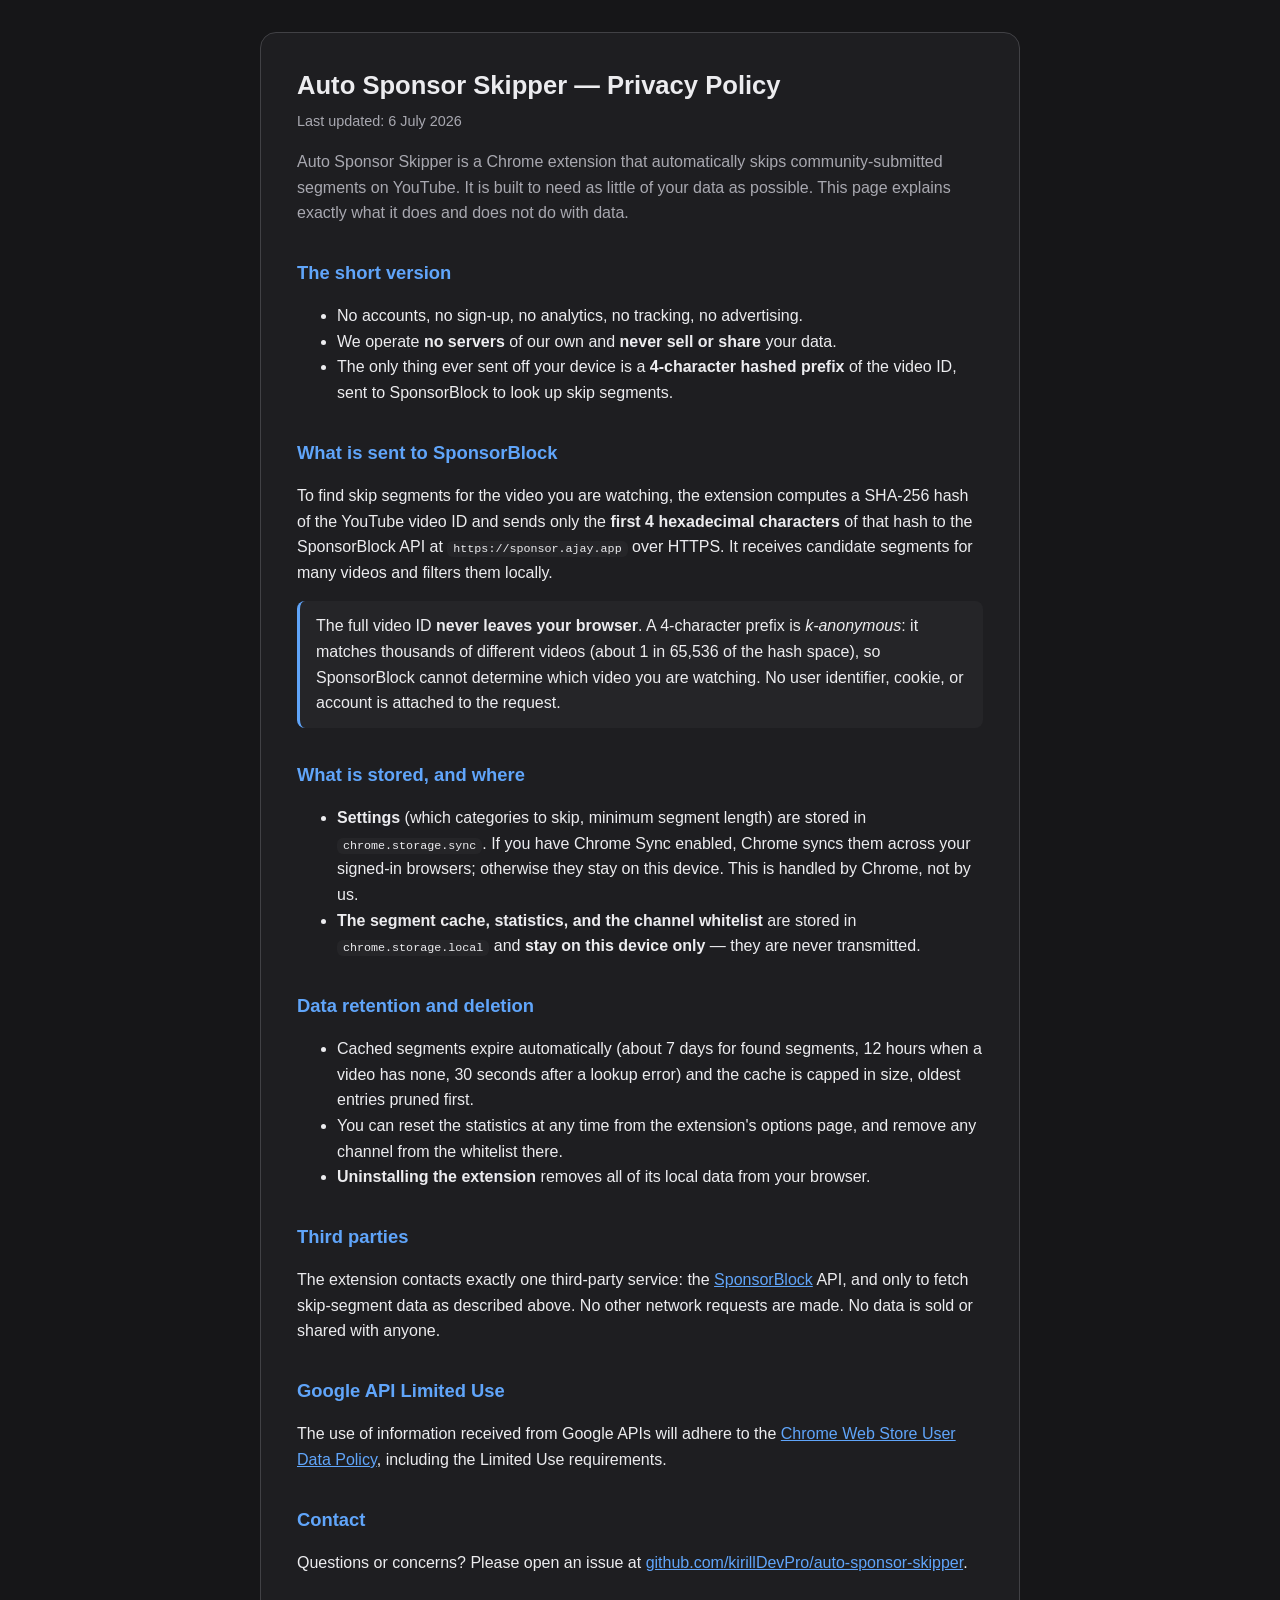
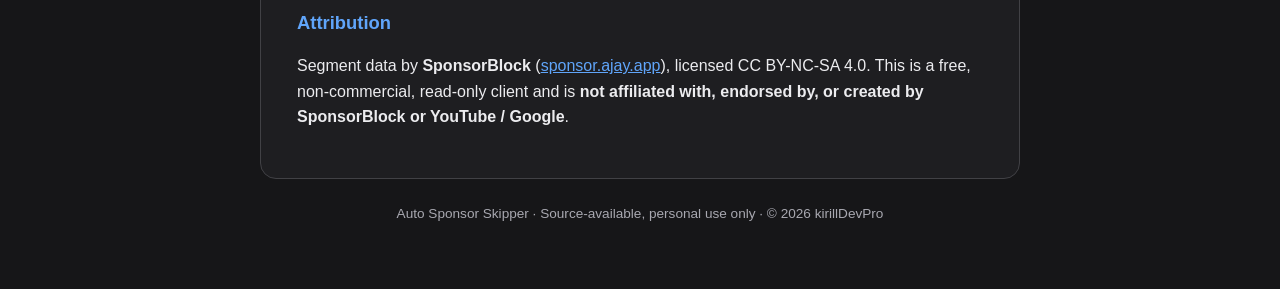
==== docs/index.html @ 9275898a "Initial commit" ====
<!DOCTYPE html>
<html lang="en">
<head>
<meta charset="utf-8">
<meta name="viewport" content="width=device-width, initial-scale=1">
<title>Auto Sponsor Skipper — Privacy Policy</title>
<style>
  :root {
    color-scheme: dark;
    --primary: #60A5FA;
    --bg: #161618;
    --surface: #1E1E21;
    --card: #252528;
    --on-surface: #ECECEF;
    --muted: #A8A8B0;
    --outline: #414145;
  }
  * { box-sizing: border-box; }
  body {
    margin: 0;
    padding: 32px 16px 64px;
    background: var(--bg);
    color: var(--on-surface);
    font-family: 'Google Sans', 'Roboto', -apple-system, BlinkMacSystemFont, 'Segoe UI', sans-serif;
    line-height: 1.6;
  }
  main {
    max-width: 760px;
    margin: 0 auto;
    background: var(--surface);
    border: 1px solid var(--outline);
    border-radius: 16px;
    padding: 32px 36px;
  }
  h1 { font-size: 1.6rem; margin: 0 0 4px; }
  h2 { font-size: 1.15rem; margin: 32px 0 8px; color: var(--primary); }
  a { color: var(--primary); }
  .updated { color: var(--muted); font-size: 0.9rem; margin: 0 0 16px; }
  .lead { color: var(--muted); }
  code { background: var(--card); padding: 1px 6px; border-radius: 6px; font-size: 0.9em; }
  .note { background: var(--card); border-left: 3px solid var(--primary); padding: 12px 16px; border-radius: 8px; margin: 16px 0; }
  footer { max-width: 760px; margin: 24px auto 0; color: var(--muted); font-size: 0.85rem; text-align: center; }
</style>
</head>
<body>
<main>
  <h1>Auto Sponsor Skipper — Privacy Policy</h1>
  <p class="updated">Last updated: 6 July 2026</p>
  <p class="lead">Auto Sponsor Skipper is a Chrome extension that automatically skips community-submitted segments on YouTube. It is built to need as little of your data as possible. This page explains exactly what it does and does not do with data.</p>

  <h2>The short version</h2>
  <ul>
    <li>No accounts, no sign-up, no analytics, no tracking, no advertising.</li>
    <li>We operate <strong>no servers</strong> of our own and <strong>never sell or share</strong> your data.</li>
    <li>The only thing ever sent off your device is a <strong>4-character hashed prefix</strong> of the video ID, sent to SponsorBlock to look up skip segments.</li>
  </ul>

  <h2>What is sent to SponsorBlock</h2>
  <p>To find skip segments for the video you are watching, the extension computes a SHA-256 hash of the YouTube video ID and sends only the <strong>first 4 hexadecimal characters</strong> of that hash to the SponsorBlock API at <code>https://sponsor.ajay.app</code> over HTTPS. It receives candidate segments for many videos and filters them locally.</p>
  <div class="note">The full video ID <strong>never leaves your browser</strong>. A 4-character prefix is <em>k-anonymous</em>: it matches thousands of different videos (about 1 in 65,536 of the hash space), so SponsorBlock cannot determine which video you are watching. No user identifier, cookie, or account is attached to the request.</div>

  <h2>What is stored, and where</h2>
  <ul>
    <li><strong>Settings</strong> (which categories to skip, minimum segment length) are stored in <code>chrome.storage.sync</code>. If you have Chrome Sync enabled, Chrome syncs them across your signed-in browsers; otherwise they stay on this device. This is handled by Chrome, not by us.</li>
    <li><strong>The segment cache, statistics, and the channel whitelist</strong> are stored in <code>chrome.storage.local</code> and <strong>stay on this device only</strong> — they are never transmitted.</li>
  </ul>

  <h2>Data retention and deletion</h2>
  <ul>
    <li>Cached segments expire automatically (about 7 days for found segments, 12 hours when a video has none, 30 seconds after a lookup error) and the cache is capped in size, oldest entries pruned first.</li>
    <li>You can reset the statistics at any time from the extension's options page, and remove any channel from the whitelist there.</li>
    <li><strong>Uninstalling the extension</strong> removes all of its local data from your browser.</li>
  </ul>

  <h2>Third parties</h2>
  <p>The extension contacts exactly one third-party service: the <a href="https://sponsor.ajay.app">SponsorBlock</a> API, and only to fetch skip-segment data as described above. No other network requests are made. No data is sold or shared with anyone.</p>

  <h2>Google API Limited Use</h2>
  <p>The use of information received from Google APIs will adhere to the <a href="https://developer.chrome.com/docs/webstore/program-policies/limited-use">Chrome Web Store User Data Policy</a>, including the Limited Use requirements.</p>

  <h2>Contact</h2>
  <p>Questions or concerns? Please open an issue at <a href="https://github.com/kirillDevPro/auto-sponsor-skipper">github.com/kirillDevPro/auto-sponsor-skipper</a>.</p>

  <h2>Attribution</h2>
  <p>Segment data by <strong>SponsorBlock</strong> (<a href="https://sponsor.ajay.app">sponsor.ajay.app</a>), licensed CC BY-NC-SA 4.0. This is a free, non-commercial, read-only client and is <strong>not affiliated with, endorsed by, or created by SponsorBlock or YouTube / Google</strong>.</p>
</main>
<footer>Auto Sponsor Skipper · Source-available, personal use only · © 2026 kirillDevPro</footer>
</body>
</html>
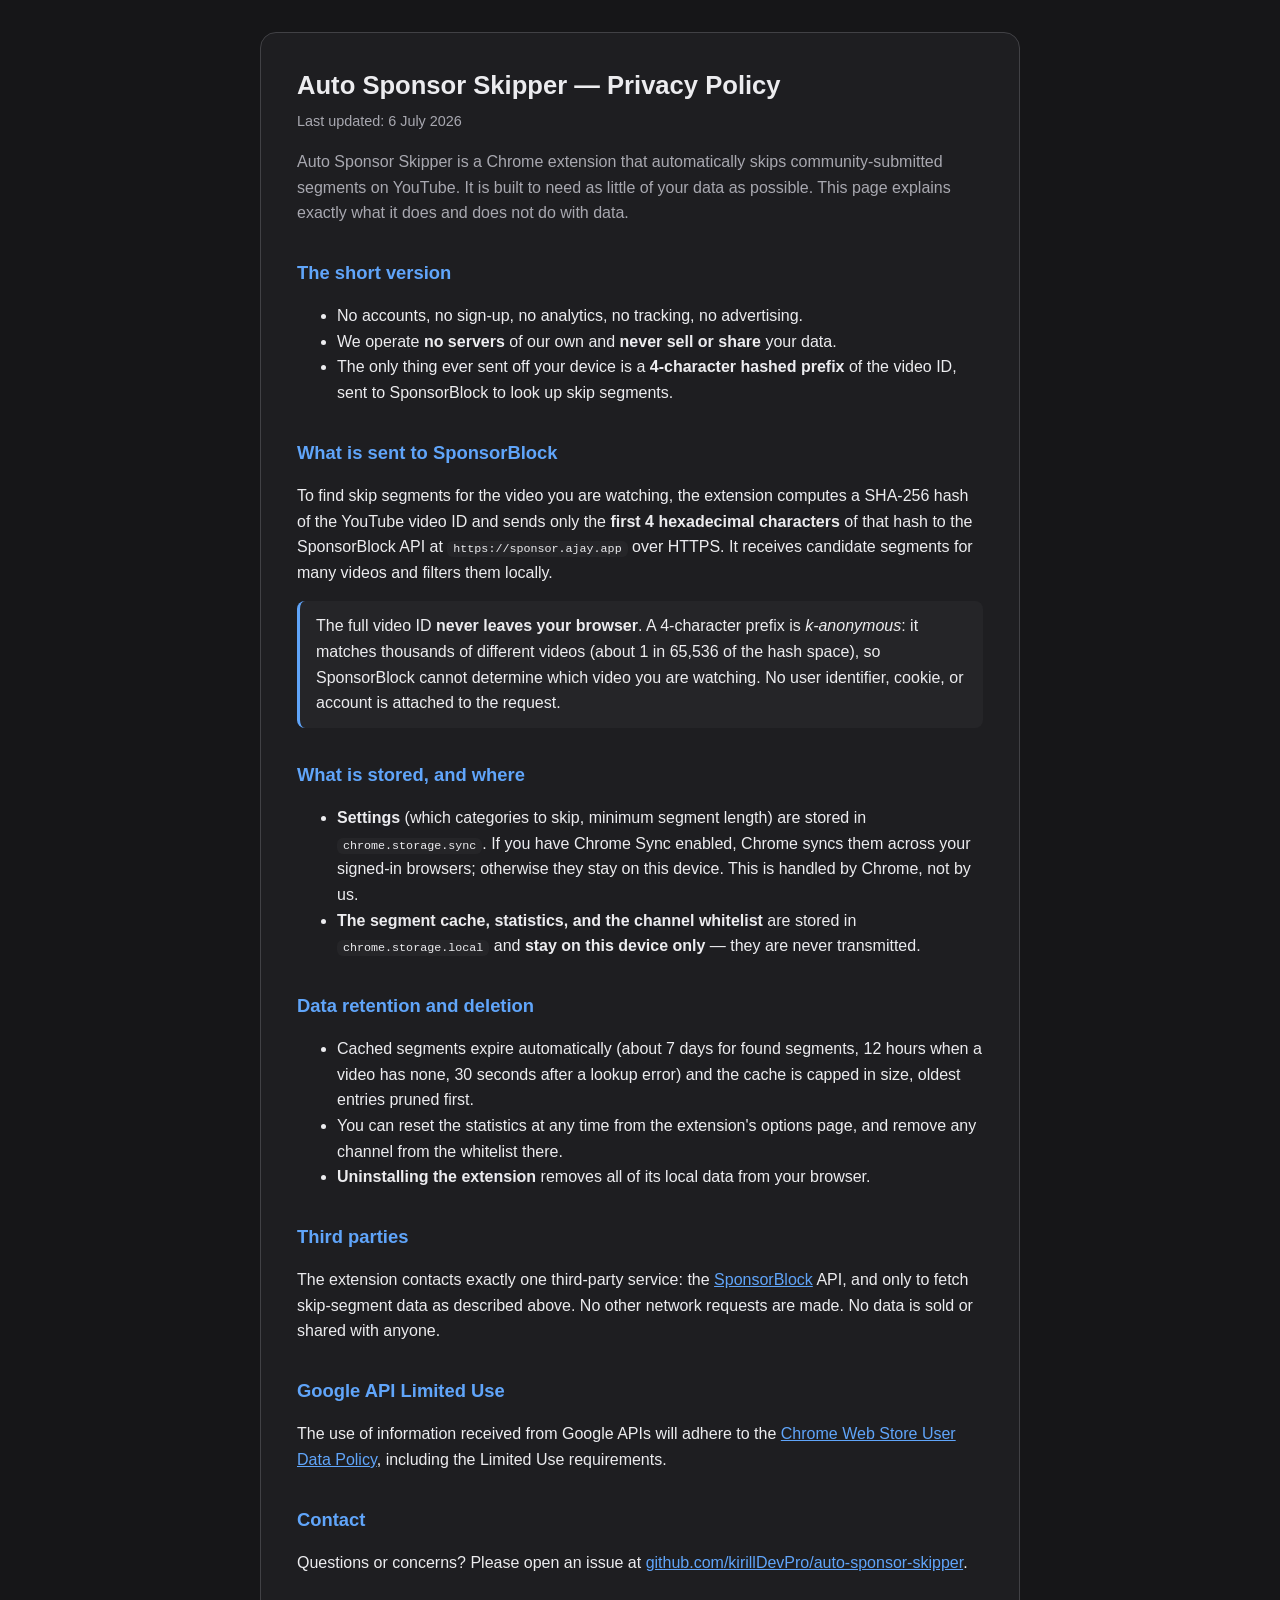
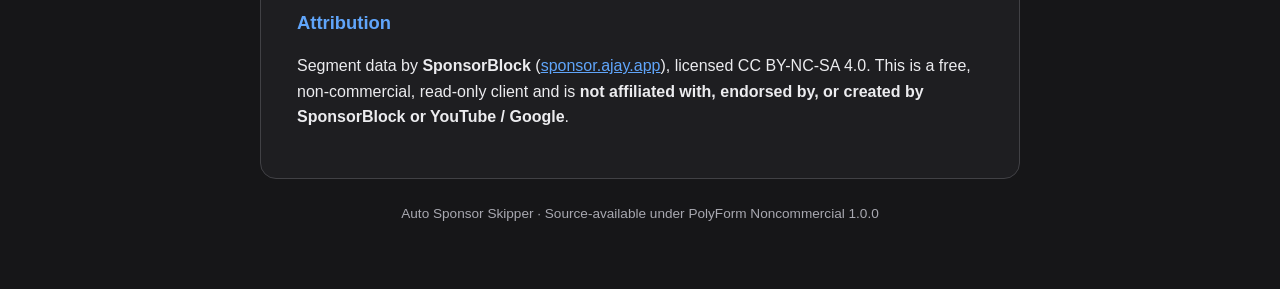
==== commit 3c712fc5: "Initial commit" ====
--- a/docs/index.html
+++ b/docs/index.html
@@ -84,6 +84,6 @@
   <h2>Attribution</h2>
   <p>Segment data by <strong>SponsorBlock</strong> (<a href="https://sponsor.ajay.app">sponsor.ajay.app</a>), licensed CC BY-NC-SA 4.0. This is a free, non-commercial, read-only client and is <strong>not affiliated with, endorsed by, or created by SponsorBlock or YouTube / Google</strong>.</p>
 </main>
-<footer>Auto Sponsor Skipper · Source-available, personal use only · © 2026 kirillDevPro</footer>
+<footer>Auto Sponsor Skipper · Source-available under PolyForm Noncommercial 1.0.0</footer>
 </body>
 </html>
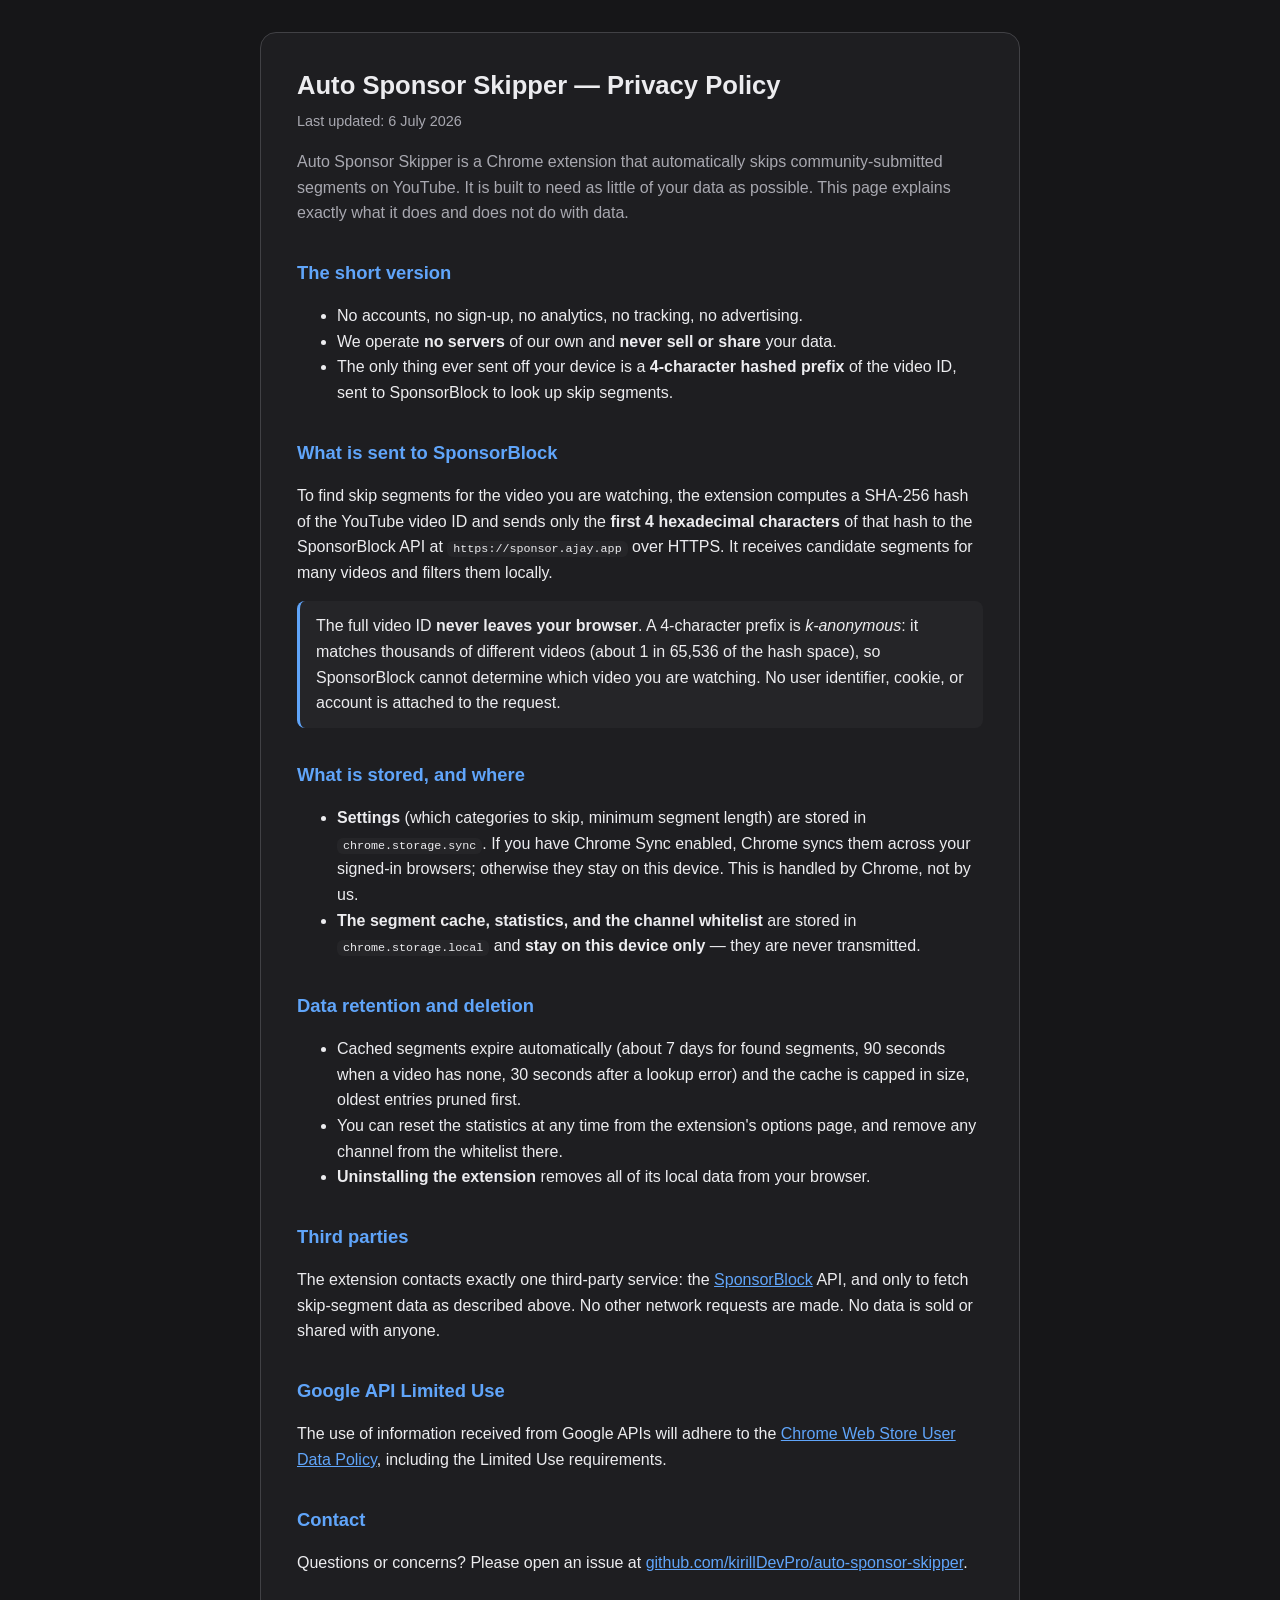
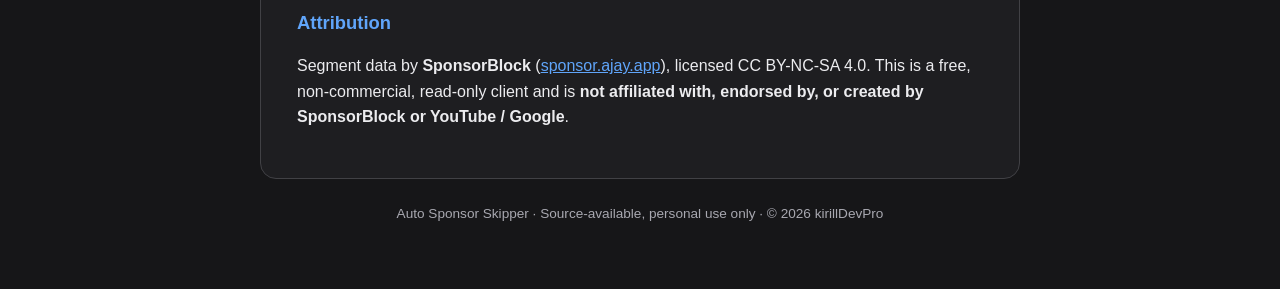
==== commit cb2c4076: "feat(popup): show current video status + faster empty-cache refresh (v1.3.0) - Popup shows the activ" ====
--- a/docs/index.html
+++ b/docs/index.html
@@ -67,7 +67,7 @@
 
   <h2>Data retention and deletion</h2>
   <ul>
-    <li>Cached segments expire automatically (about 7 days for found segments, 12 hours when a video has none, 30 seconds after a lookup error) and the cache is capped in size, oldest entries pruned first.</li>
+    <li>Cached segments expire automatically (about 7 days for found segments, 90 seconds when a video has none, 30 seconds after a lookup error) and the cache is capped in size, oldest entries pruned first.</li>
     <li>You can reset the statistics at any time from the extension's options page, and remove any channel from the whitelist there.</li>
     <li><strong>Uninstalling the extension</strong> removes all of its local data from your browser.</li>
   </ul>
@@ -84,6 +84,6 @@
   <h2>Attribution</h2>
   <p>Segment data by <strong>SponsorBlock</strong> (<a href="https://sponsor.ajay.app">sponsor.ajay.app</a>), licensed CC BY-NC-SA 4.0. This is a free, non-commercial, read-only client and is <strong>not affiliated with, endorsed by, or created by SponsorBlock or YouTube / Google</strong>.</p>
 </main>
-<footer>Auto Sponsor Skipper · Source-available under PolyForm Noncommercial 1.0.0</footer>
+<footer>Auto Sponsor Skipper · Source-available, personal use only · © 2026 kirillDevPro</footer>
 </body>
 </html>
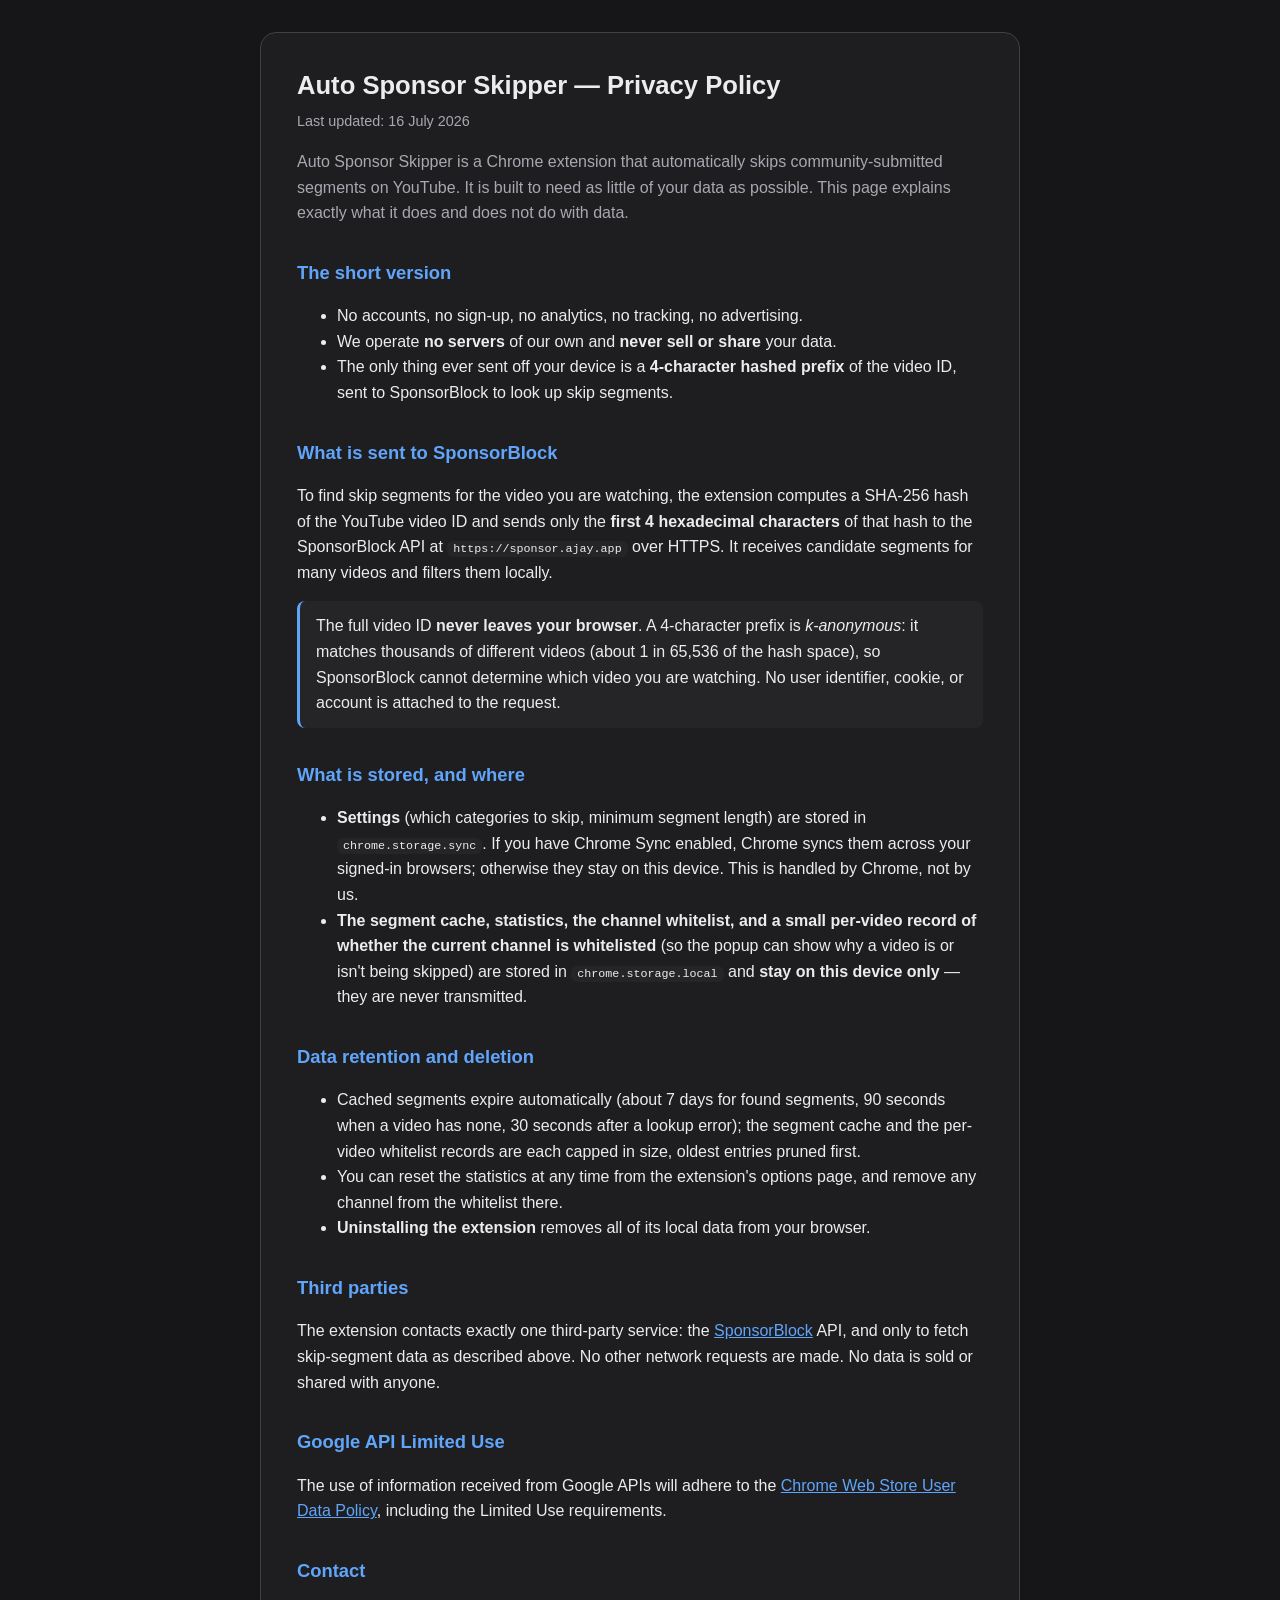
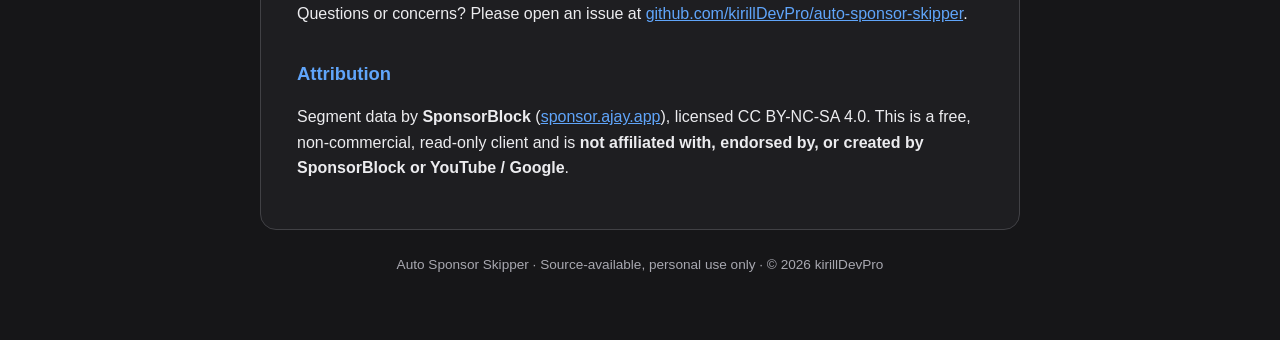
==== commit 10ed1159: "feat(popup): honest video status + legibility pass + hook category (v1.5.0)" ====
--- a/docs/index.html
+++ b/docs/index.html
@@ -45,7 +45,7 @@
 <body>
 <main>
   <h1>Auto Sponsor Skipper — Privacy Policy</h1>
-  <p class="updated">Last updated: 6 July 2026</p>
+  <p class="updated">Last updated: 16 July 2026</p>
   <p class="lead">Auto Sponsor Skipper is a Chrome extension that automatically skips community-submitted segments on YouTube. It is built to need as little of your data as possible. This page explains exactly what it does and does not do with data.</p>
 
   <h2>The short version</h2>
@@ -62,12 +62,12 @@
   <h2>What is stored, and where</h2>
   <ul>
     <li><strong>Settings</strong> (which categories to skip, minimum segment length) are stored in <code>chrome.storage.sync</code>. If you have Chrome Sync enabled, Chrome syncs them across your signed-in browsers; otherwise they stay on this device. This is handled by Chrome, not by us.</li>
-    <li><strong>The segment cache, statistics, and the channel whitelist</strong> are stored in <code>chrome.storage.local</code> and <strong>stay on this device only</strong> — they are never transmitted.</li>
+    <li><strong>The segment cache, statistics, the channel whitelist, and a small per-video record of whether the current channel is whitelisted</strong> (so the popup can show why a video is or isn't being skipped) are stored in <code>chrome.storage.local</code> and <strong>stay on this device only</strong> — they are never transmitted.</li>
   </ul>
 
   <h2>Data retention and deletion</h2>
   <ul>
-    <li>Cached segments expire automatically (about 7 days for found segments, 90 seconds when a video has none, 30 seconds after a lookup error) and the cache is capped in size, oldest entries pruned first.</li>
+    <li>Cached segments expire automatically (about 7 days for found segments, 90 seconds when a video has none, 30 seconds after a lookup error); the segment cache and the per-video whitelist records are each capped in size, oldest entries pruned first.</li>
     <li>You can reset the statistics at any time from the extension's options page, and remove any channel from the whitelist there.</li>
     <li><strong>Uninstalling the extension</strong> removes all of its local data from your browser.</li>
   </ul>
